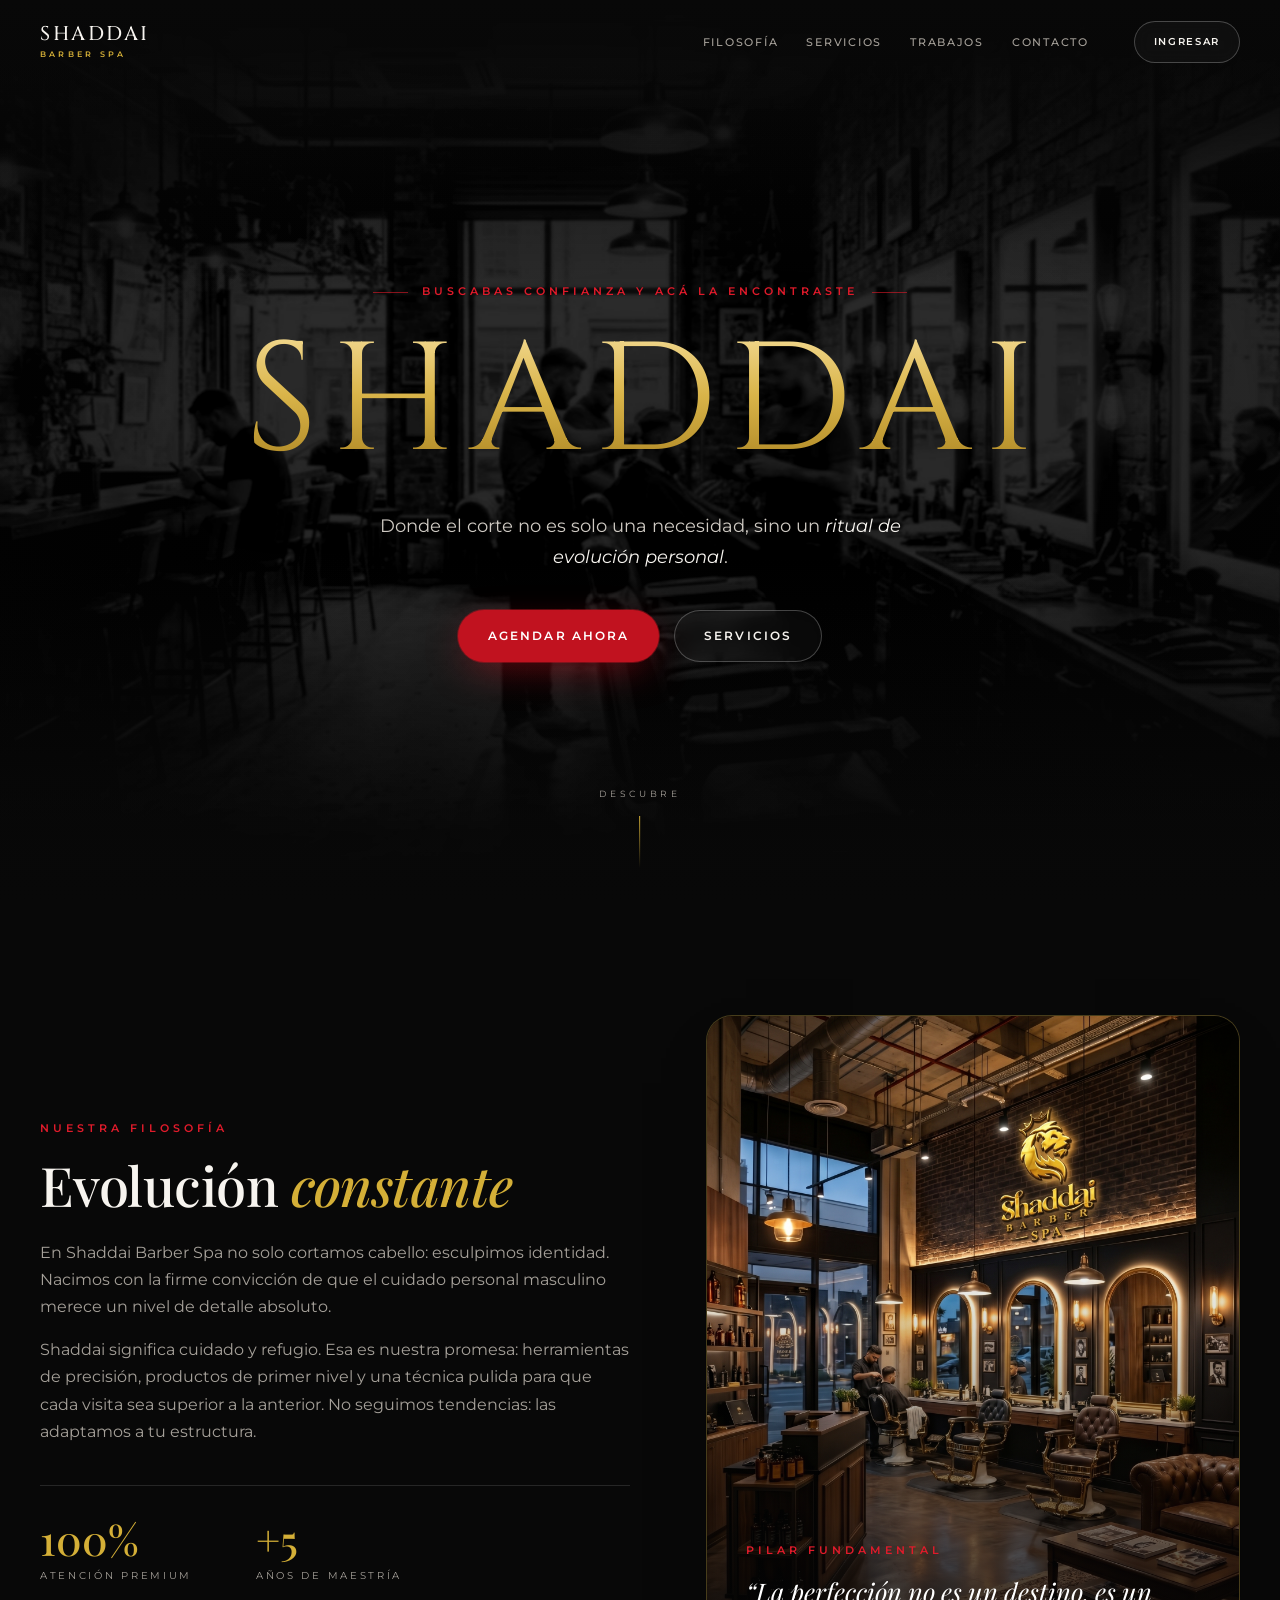
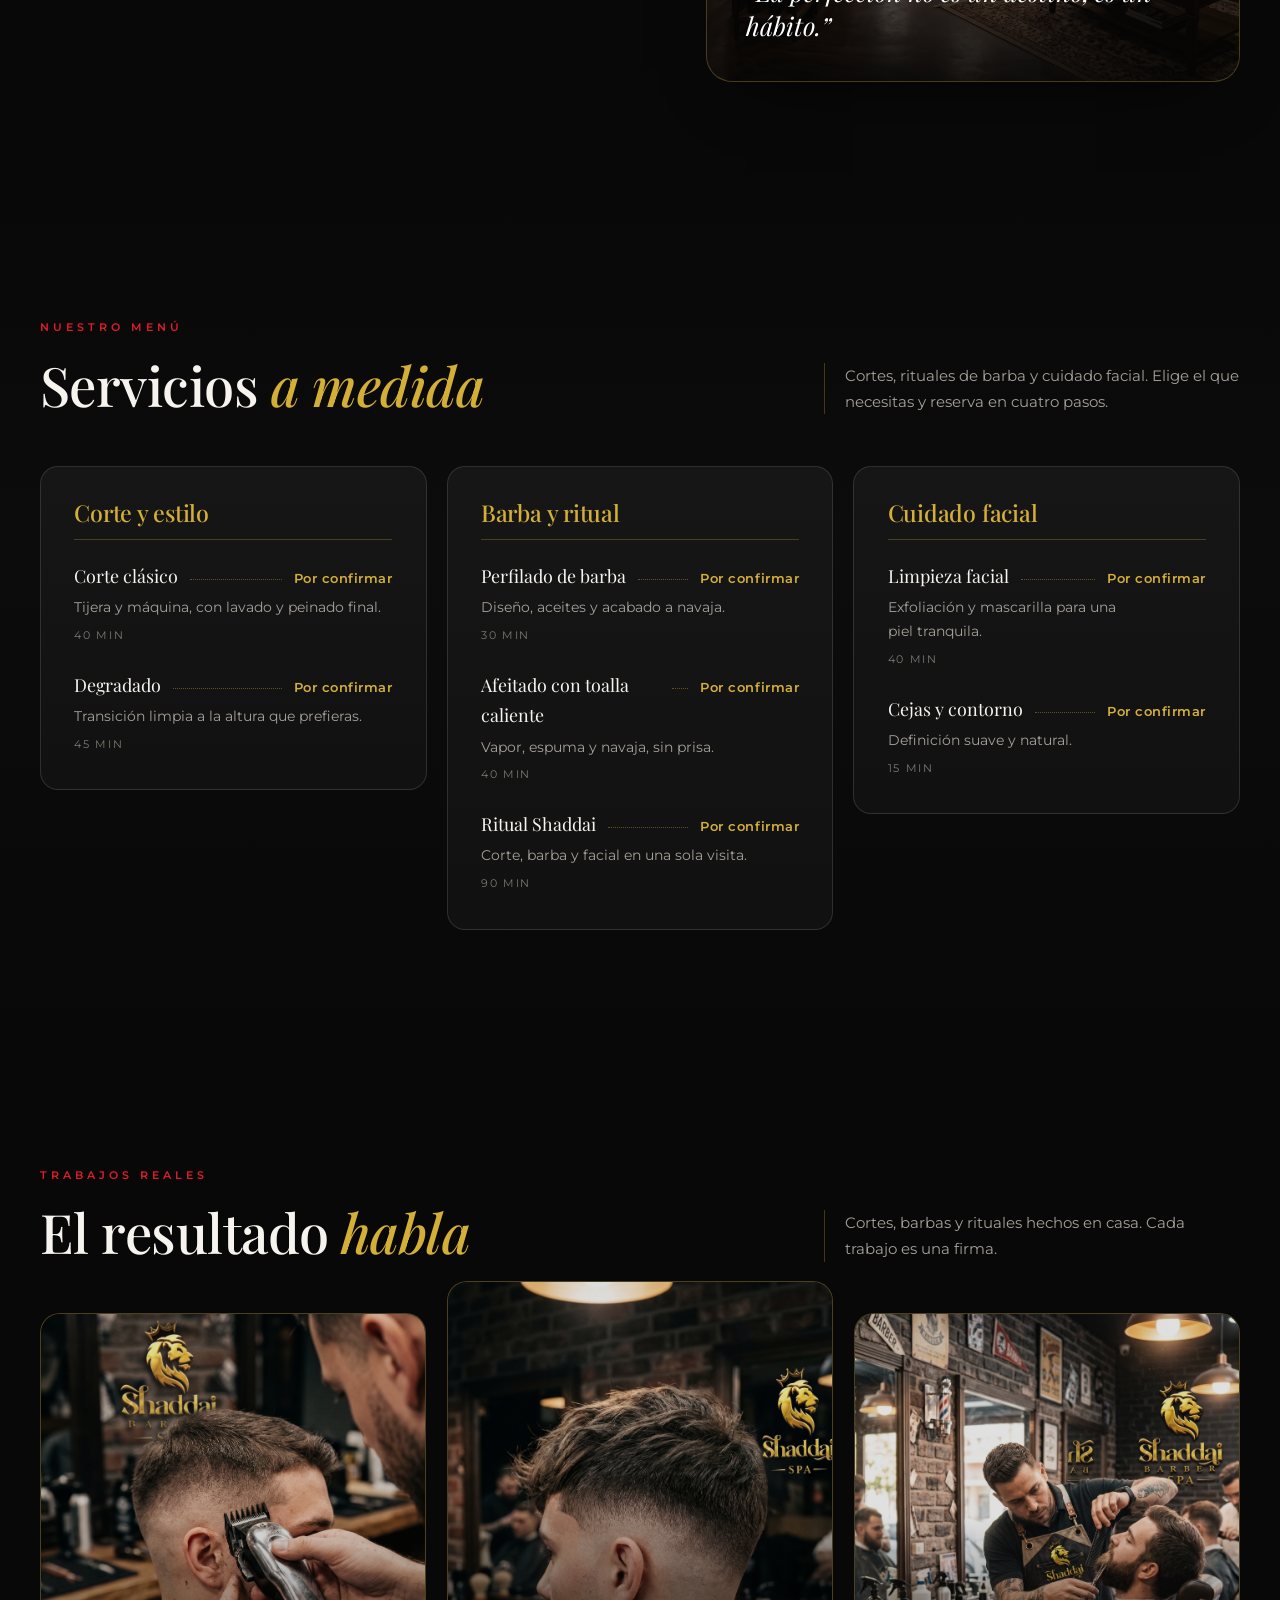
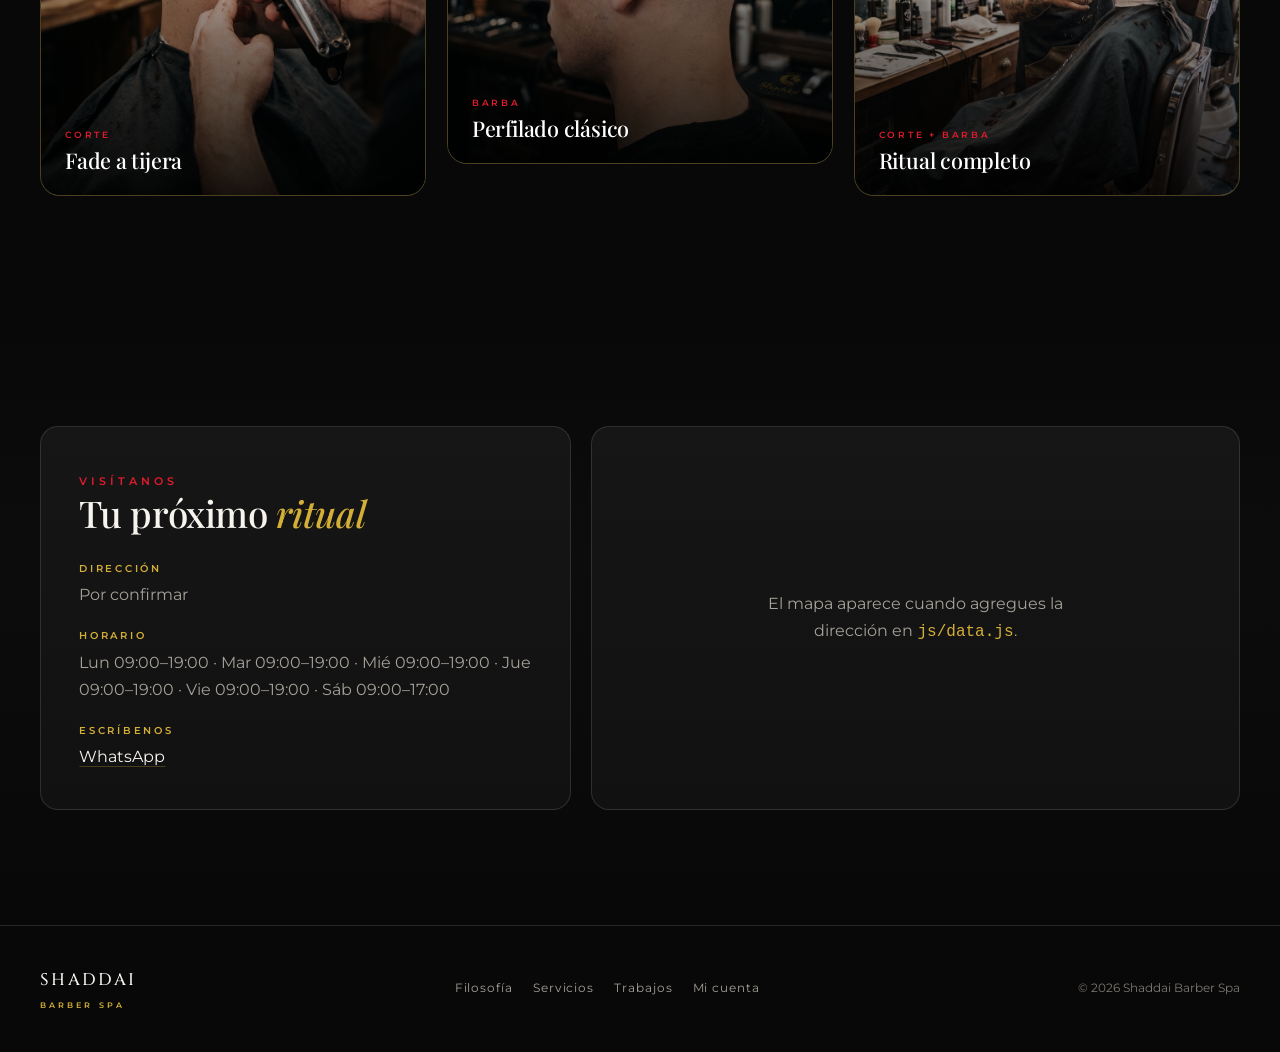
==== index.html @ 3d848a14 "chore: initial project setup" ====
<!DOCTYPE html>
<html lang="es">
<head>
  <meta charset="UTF-8">
  <meta name="viewport" content="width=device-width, initial-scale=1">
  <meta name="theme-color" content="#080808">
  <title>Shaddai Barber Spa</title>
  <meta name="description" content="Barbería y spa para hombres en Villavicencio. Cortes, rituales de barba y cuidado facial en un espacio pensado para tu evolución.">
  <meta property="og:title" content="Shaddai Barber Spa">
  <meta property="og:description" content="Donde el corte no es solo una necesidad, sino un ritual de evolución personal.">
  <meta property="og:image" content="assets/img/og.jpg">
  <meta property="og:type" content="website">
  <link rel="icon" href="assets/img/favicon.svg" type="image/svg+xml">
  <link rel="preconnect" href="https://fonts.googleapis.com">
  <link rel="preconnect" href="https://fonts.gstatic.com" crossorigin>
  <link href="https://fonts.googleapis.com/css2?family=Cinzel:wght@400;500;600;700&family=Montserrat:wght@400;500;600&family=Playfair+Display:ital,wght@0,400;0,500;1,400;1,500&display=swap" rel="stylesheet">
  <link rel="preload" as="image" href="assets/img/BARBER.jpeg" fetchpriority="high">
  <link rel="stylesheet" href="css/variables.css">
  <link rel="stylesheet" href="css/base.css">
  <link rel="stylesheet" href="css/components.css">
  <link rel="stylesheet" href="css/home.css">
</head>
<body>
  <span class="sentinel" data-sentinel aria-hidden="true"></span>

  <header class="site-header" data-header>
    <div class="wrap header-row">
      <a class="wordmark" href="index.html" aria-label="Shaddai Barber Spa, inicio">SHADDAI<small>Barber Spa</small></a>
      <nav class="nav" id="nav" aria-label="Principal">
        <a href="#filosofia">Filosofía</a>
        <a href="#servicios">Servicios</a>
        <a href="#trabajos">Trabajos</a>
        <a href="#contacto">Contacto</a>
      </nav>
      <div class="auth-area" id="auth-area"></div>
      <button class="nav-toggle" type="button" aria-expanded="false" aria-controls="nav" aria-label="Abrir menú"><span></span></button>
    </div>
  </header>

  <main id="inicio">
    <section class="hero" aria-label="Presentación">
      <picture class="hero-bg">
        <img src="assets/img/BARBER.jpeg" alt="" width="1376" height="768" fetchpriority="high" decoding="async">
      </picture>

      <div class="hero-inner">
        <p class="eyebrow eyebrow-red eyebrow-rule" data-hero>Buscabas confianza y acá la encontraste</p>
        <h1 class="hero-title" data-hero>SHADDAI</h1>
        <p class="hero-sub" data-hero>Donde el corte no es solo una necesidad, sino un <em>ritual de evolución personal</em>.</p>
        <div class="hero-ctas" data-hero>
          <a class="btn btn-red" href="cuenta.html?next=agenda.html%23reservar" data-book>Agendar ahora</a>
          <a class="btn btn-outline" href="#servicios">Servicios</a>
        </div>
      </div>

      <a class="scroll-cue" href="#filosofia"><span>Descubre</span><i aria-hidden="true"></i></a>
    </section>

    <section class="section" id="filosofia">
      <div class="wrap split">
        <div class="split-copy" data-reveal>
          <p class="eyebrow eyebrow-red">Nuestra filosofía</p>
          <h2>Evolución <em>constante</em></h2>
          <p>En Shaddai Barber Spa no solo cortamos cabello: esculpimos identidad. Nacimos con la firme convicción de que el cuidado personal masculino merece un nivel de detalle absoluto.</p>
          <p>Shaddai significa cuidado y refugio. Esa es nuestra promesa: herramientas de precisión, productos de primer nivel y una técnica pulida para que cada visita sea superior a la anterior. No seguimos tendencias: las adaptamos a tu estructura.</p>
          <div class="stats">
            <div><strong>100%</strong><span>Atención premium</span></div>
            <div><strong>+5</strong><span>Años de maestría</span></div>
          </div>
        </div>
        <figure class="split-media" data-reveal>
          <img src="assets\img\SHADDAILOCAL.jpg" alt="Detalle de un perfilado de barba en Shaddai Barber Spa" width="1200" height="1500" loading="lazy" decoding="async">
          <figcaption>
            <span class="eyebrow eyebrow-red">Pilar fundamental</span>
            <blockquote>“La perfección no es un destino, es un hábito.”</blockquote>
          </figcaption>
        </figure>
      </div>
    </section>

    <section class="section soft" id="servicios">
      <div class="wrap">
        <div class="section-head" data-reveal>
          <div>
            <p class="eyebrow eyebrow-red">Nuestro menú</p>
            <h2>Servicios <em>a medida</em></h2>
          </div>
          <p class="section-note">Cortes, rituales de barba y cuidado facial. Elige el que necesitas y reserva en cuatro pasos.</p>
        </div>
        <div class="menu" id="catalogo"></div>
      </div>
    </section>

    <section class="section" id="trabajos">
      <div class="wrap">
        <div class="section-head" data-reveal>
          <div>
            <p class="eyebrow eyebrow-red">Trabajos reales</p>
            <h2>El resultado <em>habla</em></h2>
          </div>
          <p class="section-note">Cortes, barbas y rituales hechos en casa. Cada trabajo es una firma.</p>
        </div>
        <div class="gallery-grid" id="galeria"></div>
      </div>
    </section>

    <section class="section soft" id="contacto">
      <div class="wrap contact-grid">
        <div class="contact-card" data-reveal>
          <p class="eyebrow eyebrow-red">Visítanos</p>
          <h2>Tu próximo <em>ritual</em></h2>
          <div class="info" id="contacto-info"></div>
        </div>
        <div class="map" id="mapa" data-reveal></div>
      </div>
    </section>
  </main>

  <footer class="site-footer">
    <div class="wrap footer-row">
      <div class="footer-brand">SHADDAI<small>Barber Spa</small></div>
      <nav class="footer-nav" aria-label="Pie de página">
        <a href="#filosofia">Filosofía</a>
        <a href="#servicios">Servicios</a>
        <a href="#trabajos">Trabajos</a>
        <a href="cuenta.html">Mi cuenta</a>
      </nav>
      <p class="footer-meta">© <span data-year>2026</span> Shaddai Barber Spa</p>
    </div>
  </footer>

  <script src="https://cdn.jsdelivr.net/npm/gsap@3.13.0/dist/gsap.min.js"></script>
  <script src="js/data.js"></script>
  <script src="js/store.js"></script>
  <script src="js/auth.js"></script>
  <script src="js/home.js"></script>
  <script src="js/ui.js"></script>
</body>
</html>
---- css/variables.css ----
:root {
  /* ===== Paleta oscura ===== */
  --bg: #080808;
  --bg-soft: #0d0d0d;
  --surface: #111111;
  --surface-2: #161616;
  --surface-3: #1c1c1c;
  --text: #ede9e3;
  --text-strong: #f7f4ef;
  --muted: #a5a099;
  --muted-2: #7d7871;
  --gold: #d4af37;
  --gold-soft: #c9a227;
  --red: #c1121f;
  --red-bright: #e01b2b;
  --line: rgb(255 255 255 / .12);
  --line-gold: rgb(212 175 55 / .28);

  /* ===== Tipografía ===== */
  --font-display: "Playfair Display", Georgia, serif;
  --font-brand: "Cinzel", "Times New Roman", serif;
  --font-body: "Montserrat", system-ui, sans-serif;

  /* ===== Formas y movimiento ===== */
  --radius: 18px;
  --radius-sm: 10px;
  --shadow-card: 0 28px 70px -40px rgb(0 0 0 / .95);
  --shadow-red: 0 0 0 1px rgb(193 18 31 / .45), 0 12px 40px -12px rgb(193 18 31 / .7);
  --ease: cubic-bezier(.22, 1, .36, 1);
  --wrap: min(1200px, 100% - 2.5rem);
  --header-h: 84px;
}
---- css/base.css ----
*, *::before, *::after { box-sizing: border-box; }
html {
  scroll-behavior: smooth;
  scroll-padding-top: calc(var(--header-h) + 1.5rem);
  scrollbar-color: var(--gold) var(--bg);
  background: var(--bg);
}
body {
  margin: 0;
  background: var(--bg);
  color: var(--muted);
  font: 400 1rem/1.7 var(--font-body);
  -webkit-font-smoothing: antialiased;
  -moz-osx-font-smoothing: grayscale;
  overflow-x: hidden;
}
h1, h2, h3 {
  margin: 0;
  font-family: var(--font-display);
  font-weight: 500;
  line-height: 1.08;
  letter-spacing: -0.01em;
  color: var(--text-strong);
  text-wrap: balance;
}
h2 { font-size: clamp(2rem, 4.6vw, 3.4rem); }
h1 em, h2 em { font-style: italic; color: var(--gold); }
p { margin: 0; text-wrap: pretty; }
a { color: inherit; text-decoration: none; }
ul, ol { list-style: none; margin: 0; padding: 0; }
button, input, select, textarea { font: inherit; color: inherit; }
img, svg { display: block; max-width: 100%; }
img { height: auto; }
svg use { pointer-events: none; }
::selection { background: var(--gold); color: #0a0a0a; }
:focus-visible { outline: 2px solid var(--gold); outline-offset: 3px; border-radius: 4px; }
.wrap { width: var(--wrap); margin-inline: auto; }
.sentinel { position: absolute; top: 0; width: 1px; height: 1px; }
[hidden] { display: none !important; }

/* ===== Botones ===== */
.btn {
  display: inline-flex;
  align-items: center;
  justify-content: center;
  gap: .6rem;
  min-height: 52px;
  padding: 0 1.9rem;
  border: 0;
  border-radius: 999px;
  font-size: .72rem;
  font-weight: 600;
  letter-spacing: .18em;
  text-transform: uppercase;
  white-space: nowrap;
  cursor: pointer;
  transition: transform .35s var(--ease), background-color .35s var(--ease), box-shadow .35s var(--ease), color .35s var(--ease);
}
.btn:active { transform: scale(.97); }
.btn:disabled { opacity: .4; cursor: not-allowed; transform: none; }
.btn-red { background: var(--red); color: #fff; box-shadow: var(--shadow-red); }
.btn-red:hover:not(:disabled) {
  background: var(--red-bright);
  box-shadow: 0 0 0 1px rgb(224 27 43 / .6), 0 16px 48px -10px rgb(224 27 43 / .8);
  transform: translateY(-1px);
}
.btn-outline {
  background: rgb(255 255 255 / .03);
  color: var(--text-strong);
  box-shadow: inset 0 0 0 1px rgb(255 255 255 / .24);
  backdrop-filter: blur(8px);
}
.btn-outline:hover { color: var(--gold); box-shadow: inset 0 0 0 1px var(--gold); }
.btn-ghost { background: transparent; color: var(--gold); box-shadow: inset 0 0 0 1px var(--line-gold); }
.btn-ghost:hover { background: rgb(212 175 55 / .08); color: var(--text-strong); }
.btn-sm { min-height: 42px; padding: 0 1.25rem; font-size: .65rem; letter-spacing: .16em; }
.btn-block { width: 100%; }

/* ===== Enlaces ===== */
.link {
  color: var(--gold);
  background: linear-gradient(currentColor, currentColor) 0 100% / 100% 1px no-repeat;
  padding-bottom: 3px;
  transition: color .3s var(--ease);
}
.link:hover { color: var(--text-strong); }

/* ===== Etiquetas ===== */
.eyebrow {
  display: inline-flex;
  align-items: center;
  gap: .9rem;
  font-size: .66rem;
  font-weight: 600;
  letter-spacing: .38em;
  text-transform: uppercase;
  color: var(--gold);
}
.eyebrow-red { color: var(--red-bright); }
.eyebrow-rule::before, .eyebrow-rule::after {
  content: "";
  width: 2.2rem;
  height: 1px;
  background: currentColor;
  opacity: .6;
}

/* ===== Aparición al hacer scroll ===== */
.js [data-reveal] {
  opacity: 0;
  transform: translateY(24px);
  transition: opacity .9s var(--ease), transform .9s var(--ease);
}
.js [data-reveal].is-in { opacity: 1; transform: none; }

@media (prefers-reduced-motion: reduce) {
  html { scroll-behavior: auto; }
  .js [data-reveal] { opacity: 1; transform: none; transition: none; }
  *, *::before, *::after {
    animation-duration: .01ms !important;
    animation-iteration-count: 1 !important;
    transition-duration: .01ms !important;
  }
}
---- css/components.css ----
/* ===== Cabecera fija ===== */
.site-header {
  position: fixed;
  inset: 0 0 auto;
  z-index: 60;
  border-bottom: 1px solid transparent;
  transition: background-color .4s var(--ease), border-color .4s var(--ease), backdrop-filter .4s var(--ease);
}
.site-header.is-solid,
.site-header.is-scrolled {
  background: rgb(8 8 8 / .84);
  backdrop-filter: blur(18px) saturate(140%);
  border-bottom-color: var(--line);
}
.header-row {
  display: flex;
  align-items: center;
  gap: 1.25rem;
  min-height: var(--header-h);
}
.wordmark {
  display: inline-flex;
  flex-direction: column;
  gap: .38rem;
  font-family: var(--font-brand);
  font-weight: 500;
  font-size: clamp(1.02rem, 1.7vw, 1.24rem);
  letter-spacing: .13em;
  line-height: 1;
  color: var(--text-strong);
}
.wordmark small {
  font-family: var(--font-body);
  font-size: .48rem;
  font-weight: 600;
  letter-spacing: .42em;
  text-transform: uppercase;
  color: var(--gold);
}

/* ===== Navegación ===== */
.nav { display: flex; align-items: center; gap: .15rem; margin-left: auto; }
.nav a {
  display: inline-flex;
  align-items: center;
  min-height: 44px;
  padding: 0 .8rem;
  font-size: .68rem;
  font-weight: 500;
  letter-spacing: .16em;
  text-transform: uppercase;
  color: var(--muted);
  transition: color .25s var(--ease);
}
.nav a:hover { color: var(--gold); }
.auth-area { display: flex; align-items: center; gap: .5rem; margin-left: .75rem; }

.nav-toggle {
  display: none;
  position: relative;
  width: 44px;
  height: 44px;
  margin-left: .25rem;
  border: 0;
  background: none;
  cursor: pointer;
}
.nav-toggle span,
.nav-toggle span::before {
  content: "";
  position: absolute;
  left: 50%;
  width: 22px;
  height: 1.5px;
  background: var(--text-strong);
  transform: translateX(-50%);
  transition: transform .3s var(--ease), top .3s var(--ease);
}
.nav-toggle span { top: 21px; }
.nav-toggle span::before { left: 0; top: -7px; transform: none; }
.nav-toggle[aria-expanded="true"] span { transform: translateX(-50%) rotate(45deg); }
.nav-toggle[aria-expanded="true"] span::before { top: 0; transform: rotate(-90deg); }

/* ===== Menú de usuario ===== */
.user-menu { position: relative; }
.user-menu summary {
  display: inline-flex;
  align-items: center;
  gap: .55rem;
  min-height: 42px;
  padding: 0 1rem;
  border-radius: 999px;
  box-shadow: inset 0 0 0 1px var(--line-gold);
  font-size: .68rem;
  font-weight: 600;
  letter-spacing: .14em;
  text-transform: uppercase;
  color: var(--text-strong);
  cursor: pointer;
  list-style: none;
}
.user-menu summary::-webkit-details-marker { display: none; }
.user-dot {
  width: 6px;
  height: 6px;
  border-radius: 50%;
  background: var(--gold);
  box-shadow: 0 0 10px var(--gold);
}
.user-name {
  max-width: 9rem;
  overflow: hidden;
  text-overflow: ellipsis;
  white-space: nowrap;
}
.chev {
  width: 6px;
  height: 6px;
  margin-left: .15rem;
  border-right: 1px solid currentColor;
  border-bottom: 1px solid currentColor;
  transform: rotate(45deg) translateY(-2px);
  transition: transform .2s var(--ease);
}
.user-menu[open] .chev { transform: rotate(225deg) translateY(-2px); }
.user-panel {
  position: absolute;
  right: 0;
  top: calc(100% + .6rem);
  min-width: 210px;
  display: grid;
  padding: .45rem;
  border: 1px solid var(--line);
  border-radius: 14px;
  background: var(--surface-2);
  box-shadow: 0 24px 60px -20px #000;
}
.user-panel a,
.user-panel button {
  display: flex;
  align-items: center;
  min-height: 42px;
  padding: 0 .8rem;
  border: 0;
  border-radius: 9px;
  background: transparent;
  color: var(--muted);
  text-align: left;
  font-size: .85rem;
  cursor: pointer;
}
.user-panel a:hover,
.user-panel button:hover { background: var(--surface-3); color: var(--text-strong); }

/* ===== Footer ===== */
.site-footer { border-top: 1px solid var(--line); padding-block: 2.5rem; }
.footer-row {
  display: flex;
  align-items: center;
  justify-content: space-between;
  gap: 1.5rem;
  flex-wrap: wrap;
}
.footer-brand {
  font-family: var(--font-brand);
  font-weight: 500;
  font-size: 1.05rem;
  letter-spacing: .14em;
  color: var(--text-strong);
}
.footer-brand small {
  display: block;
  margin-top: .3rem;
  font-family: var(--font-body);
  font-size: .48rem;
  font-weight: 600;
  letter-spacing: .4em;
  text-transform: uppercase;
  color: var(--gold);
}
.footer-nav { display: flex; gap: 1.25rem; font-size: .72rem; letter-spacing: .08em; }
.footer-nav a:hover { color: var(--gold); }
.footer-meta { font-size: .72rem; color: var(--muted-2); }

/* ===== Responsive ===== */
@media (max-width: 900px) {
  :root { --header-h: 72px; }
  .menu-open .site-header { background: rgb(8 8 8 / .97); }
  .nav {
    position: absolute;
    inset: 100% 0 auto;
    max-height: calc(100svh - var(--header-h));
    overflow-y: auto;
    flex-direction: column;
    align-items: stretch;
    gap: 0;
    margin: 0;
    padding: .75rem 1.25rem 1.5rem;
    background: rgb(8 8 8 / .97);
    backdrop-filter: blur(18px);
    border-bottom: 1px solid var(--line);
    opacity: 0;
    visibility: hidden;
    transform: translateY(-8px);
    transition: opacity .3s var(--ease), transform .3s var(--ease), visibility .3s;
  }
  .nav.is-open { opacity: 1; visibility: visible; transform: none; }
  .nav a { min-height: 52px; font-size: .78rem; border-bottom: 1px solid var(--line); }
  .nav a:last-child { border-bottom: 0; }
  .nav-toggle { display: block; }
  .auth-area { margin-left: auto; }
  .menu-open { overflow: hidden; }
}
@media (max-width: 420px) {
  .auth-area .btn { padding: 0 .9rem; letter-spacing: .1em; }
}
@media (max-width: 380px) {
  .header-row { gap: .5rem; }
  .wordmark { font-size: .92rem; letter-spacing: .1em; }
  .auth-area .btn,
  .user-menu summary { padding: 0 .75rem; font-size: .6rem; letter-spacing: .1em; }
  .nav-toggle { margin-left: 0; }
}
---- css/home.css ----
/* ===== Hero ===== */
.hero {
  position: relative;
  display: grid;
  grid-template-columns: minmax(0, 1fr);
  place-items: center;
  min-height: 100svh;
  padding: calc(var(--header-h) + 3rem) 1.25rem 6rem;
  overflow: hidden;
  text-align: center;
}
.hero-bg { position: absolute; inset: 0; margin: 0; }
.hero-bg img {
  width: 100%;
  height: 100%;
  object-fit: cover;
  object-position: center 40%;
  filter: grayscale(.3) brightness(.62) contrast(1.05);
}
.hero::before {
  content: "";
  position: absolute;
  inset: 0;
  z-index: 1;
  pointer-events: none;
  background:
    /* viñeta suave para integrar los bordes laterales */
    radial-gradient(ellipse 82% 70% at 50% 46%, rgb(8 8 8 / 0) 34%, rgb(8 8 8 / .3) 74%, rgb(8 8 8 / .55) 100%),
    /* fundido negro superior */
    linear-gradient(180deg,
      var(--bg) 0%,
      rgb(8 8 8 / .92) 6%,
      rgb(8 8 8 / .62) 13%,
      rgb(8 8 8 / .28) 22%,
      rgb(8 8 8 / 0) 34%),
    /* fundido negro inferior */
    linear-gradient(0deg,
      var(--bg) 0%,
      rgb(8 8 8 / .94) 7%,
      rgb(8 8 8 / .66) 15%,
      rgb(8 8 8 / .32) 25%,
      rgb(8 8 8 / 0) 38%);
}
.hero-inner { position: relative; z-index: 2; width: 100%; max-width: min(60rem, 100%); }
.hero-title {
  margin-top: 1.4rem;
  font-family: var(--font-brand);
  font-weight: 400;
  font-size: clamp(3rem, 15vw, 9.6rem);
  line-height: 1.04;
  letter-spacing: .09em;
  padding-left: .09em;
  background: linear-gradient(180deg, #f6de9a 0%, #d9b449 45%, #a57e1d 100%);
  -webkit-background-clip: text;
  background-clip: text;
  color: transparent;
  filter: drop-shadow(0 18px 40px rgb(0 0 0 / .55));
}
.hero-sub {
  max-width: 38rem;
  margin: 1.75rem auto 0;
  font-size: clamp(.95rem, 1.4vw, 1.15rem);
  color: #cfcac3;
}
.hero-sub em { color: var(--text-strong); font-style: italic; }
.hero-ctas {
  display: flex;
  flex-wrap: wrap;
  justify-content: center;
  gap: .9rem;
  margin-top: 2.4rem;
}
.scroll-cue {
  position: absolute;
  left: 50%;
  bottom: 2rem;
  z-index: 2;
  display: flex;
  flex-direction: column;
  align-items: center;
  gap: .9rem;
  transform: translateX(-50%);
  font-size: .58rem;
  letter-spacing: .4em;
  text-transform: uppercase;
  color: var(--muted);
  transition: color .3s var(--ease);
}
.scroll-cue i {
  display: block;
  width: 1px;
  height: 52px;
  background: linear-gradient(to bottom, var(--gold), transparent);
  transform-origin: top;
  animation: cue 2.6s var(--ease) infinite;
}
.scroll-cue:hover { color: var(--gold); }
@keyframes cue {
  0%, 100% { transform: scaleY(.35); opacity: .4; }
  50% { transform: scaleY(1); opacity: 1; }
}

/* ===== Secciones ===== */
.section { padding-block: clamp(4.5rem, 9vw, 8rem); }
.section.soft { background: linear-gradient(180deg, var(--bg) 0%, #0c0c0c 40%, var(--bg) 100%); }
.section-head {
  display: grid;
  grid-template-columns: minmax(0, 1fr) minmax(0, .8fr);
  gap: 2rem;
  align-items: end;
  margin-bottom: clamp(2rem, 4vw, 3.5rem);
}
.section-head h2 { margin-top: 1rem; }
.section-note {
  max-width: 26rem;
  justify-self: end;
  padding-left: 1.25rem;
  border-left: 1px solid var(--line-gold);
  font-size: .95rem;
}

/* ===== Filosofía ===== */
.split {
  display: grid;
  grid-template-columns: 1.05fr .95fr;
  gap: clamp(2rem, 6vw, 5.5rem);
  align-items: center;
}
.split-copy h2 { margin: 1rem 0 1.5rem; }
.split-copy p + p { margin-top: 1rem; }
.stats {
  display: flex;
  gap: clamp(2rem, 5vw, 4rem);
  margin-top: 2.5rem;
  padding-top: 2rem;
  border-top: 1px solid var(--line);
}
.stats strong {
  display: block;
  font-family: var(--font-display);
  font-size: clamp(1.9rem, 3.4vw, 2.6rem);
  font-weight: 500;
  line-height: 1;
  color: var(--gold);
}
.stats span {
  display: block;
  margin-top: .55rem;
  font-size: .6rem;
  letter-spacing: .28em;
  text-transform: uppercase;
  color: var(--muted);
}
.split-media {
  position: relative;
  margin: 0;
  aspect-ratio: 4 / 5;
  overflow: hidden;
  border: 1px solid var(--line-gold);
  border-radius: 26px;
  background: var(--surface);
  box-shadow: var(--shadow-card);
}
.split-media img { width: 100%; height: 100%; object-fit: cover; }
.split-media::after {
  content: "";
  position: absolute;
  inset: 0;
  background: linear-gradient(to top, rgb(5 5 5 / .92) 0%, rgb(5 5 5 / .35) 38%, transparent 65%);
}
.split-media figcaption {
  position: absolute;
  inset: auto 0 0;
  z-index: 2;
  padding: clamp(1.5rem, 3vw, 2.4rem);
}
.split-media blockquote {
  margin: .7rem 0 0;
  font-family: var(--font-display);
  font-style: italic;
  font-size: clamp(1.15rem, 2vw, 1.6rem);
  line-height: 1.35;
  color: #fff;
}

/* ===== Servicios ===== */
.menu {
  display: grid;
  grid-template-columns: repeat(auto-fit, minmax(min(100%, 320px), 1fr));
  gap: 1.25rem;
  align-items: start;
}
.menu-card {
  padding: clamp(1.5rem, 2.6vw, 2.1rem);
  border: 1px solid var(--line);
  border-radius: var(--radius);
  background: linear-gradient(180deg, var(--surface-2), var(--surface));
  transition: border-color .35s var(--ease), transform .35s var(--ease);
}
.menu-card:hover { border-color: var(--line-gold); transform: translateY(-2px); }
.menu-card h3 {
  margin-bottom: 1.3rem;
  padding-bottom: .9rem;
  border-bottom: 1px solid var(--line-gold);
  font-size: 1.45rem;
  color: var(--gold);
}
.item + .item { margin-top: 1.4rem; }
.item-row { display: flex; align-items: baseline; gap: .75rem; }
.item-name { font-family: var(--font-display); font-size: 1.12rem; color: var(--text-strong); }
.leader { flex: 1; min-width: 1rem; border-bottom: 1px dotted rgb(212 175 55 / .4); transform: translateY(-3px); }
.price { font-size: .8rem; font-weight: 600; letter-spacing: .04em; color: var(--gold); white-space: nowrap; }
.item p { margin-top: .3rem; font-size: .88rem; }
.item small {
  display: inline-block;
  margin-top: .4rem;
  font-size: .66rem;
  letter-spacing: .16em;
  text-transform: uppercase;
  color: var(--muted-2);
}

/* ===== Galería ===== */
.gallery-grid {
  display: grid;
  grid-template-columns: repeat(3, 1fr);
  gap: clamp(.9rem, 1.6vw, 1.4rem);
}
.work {
  position: relative;
  margin: 0;
  aspect-ratio: 4 / 5;
  overflow: hidden;
  border: 1px solid var(--line-gold);
  border-radius: 20px;
  background: var(--surface-2);
}
.work:nth-child(2) { margin-top: -2rem; }
.work img {
  width: 100%;
  height: 100%;
  object-fit: cover;
  filter: grayscale(.15) brightness(.88);
  transition: transform 1.2s var(--ease), filter .6s var(--ease);
}
.work:hover img { transform: scale(1.05); filter: grayscale(0) brightness(1); }
.work::after {
  content: "";
  position: absolute;
  inset: 0;
  background: linear-gradient(to top, rgb(0 0 0 / .88), transparent 58%);
}
.work-caption {
  position: absolute;
  inset: auto 0 0;
  z-index: 2;
  padding: 1.4rem 1.5rem;
  transition: transform .5s var(--ease);
}
.work:hover .work-caption { transform: translateY(-6px); }
.work-caption span {
  display: block;
  font-size: .58rem;
  font-weight: 600;
  letter-spacing: .3em;
  text-transform: uppercase;
  color: var(--red-bright);
}
.work-caption h3 { margin-top: .4rem; font-size: 1.35rem; color: #fff; }

/* ===== Contacto ===== */
.contact-grid {
  display: grid;
  grid-template-columns: .9fr 1.1fr;
  gap: 1.25rem;
  align-items: stretch;
}
.contact-card {
  padding: clamp(1.6rem, 3vw, 2.4rem);
  border: 1px solid var(--line);
  border-radius: var(--radius);
  background: linear-gradient(180deg, var(--surface-2), var(--surface));
}
.contact-card h2 { font-size: clamp(1.7rem, 3vw, 2.3rem); }
.info { display: grid; gap: 1.25rem; margin-top: 1.75rem; }
.info b {
  display: block;
  margin-bottom: .25rem;
  font-size: .6rem;
  font-weight: 600;
  letter-spacing: .28em;
  text-transform: uppercase;
  color: var(--gold);
}
.info a { color: var(--text-strong); text-decoration: underline; text-decoration-color: var(--line-gold); text-underline-offset: 4px; }
.info a:hover { color: var(--gold); }
.map {
  display: grid;
  place-items: center;
  min-height: 380px;
  overflow: hidden;
  border: 1px solid var(--line);
  border-radius: var(--radius);
  background: linear-gradient(180deg, var(--surface-2), var(--surface));
}
.map iframe {
  width: 100%;
  height: 100%;
  min-height: 380px;
  border: 0;
  filter: invert(92%) hue-rotate(180deg) grayscale(.3) contrast(.9);
}
.map p { max-width: 24rem; padding: 2rem; text-align: center; }
.map code { color: var(--gold); }

/* ===== Responsive ===== */
@media (max-width: 960px) {
  .section-head { grid-template-columns: 1fr; align-items: start; }
  .section-note { justify-self: start; }
  .split { grid-template-columns: 1fr; }
  .split-media { width: 100%; max-width: 520px; justify-self: center; }
  .contact-grid { grid-template-columns: 1fr; }
  .gallery-grid { grid-template-columns: repeat(2, 1fr); }
  .work:nth-child(2) { margin-top: 0; }
  .work:nth-child(3) { grid-column: 1 / -1; aspect-ratio: 16 / 9; }
}
@media (max-width: 620px) {
  .hero { min-height: 92svh; }
  .hero-title { letter-spacing: .02em; }
  .stats { gap: 2rem; }
  .gallery-grid {
    display: flex;
    gap: 1rem;
    margin-inline: calc(50% - 50vw);
    padding: 0 1.25rem 1rem;
    overflow-x: auto;
    scroll-snap-type: x mandatory;
    scrollbar-width: none;
  }
  .gallery-grid::-webkit-scrollbar { display: none; }
  .work,
  .work:nth-child(3) {
    flex: 0 0 76%;
    grid-column: auto;
    aspect-ratio: 4 / 5;
    scroll-snap-align: center;
  }
}
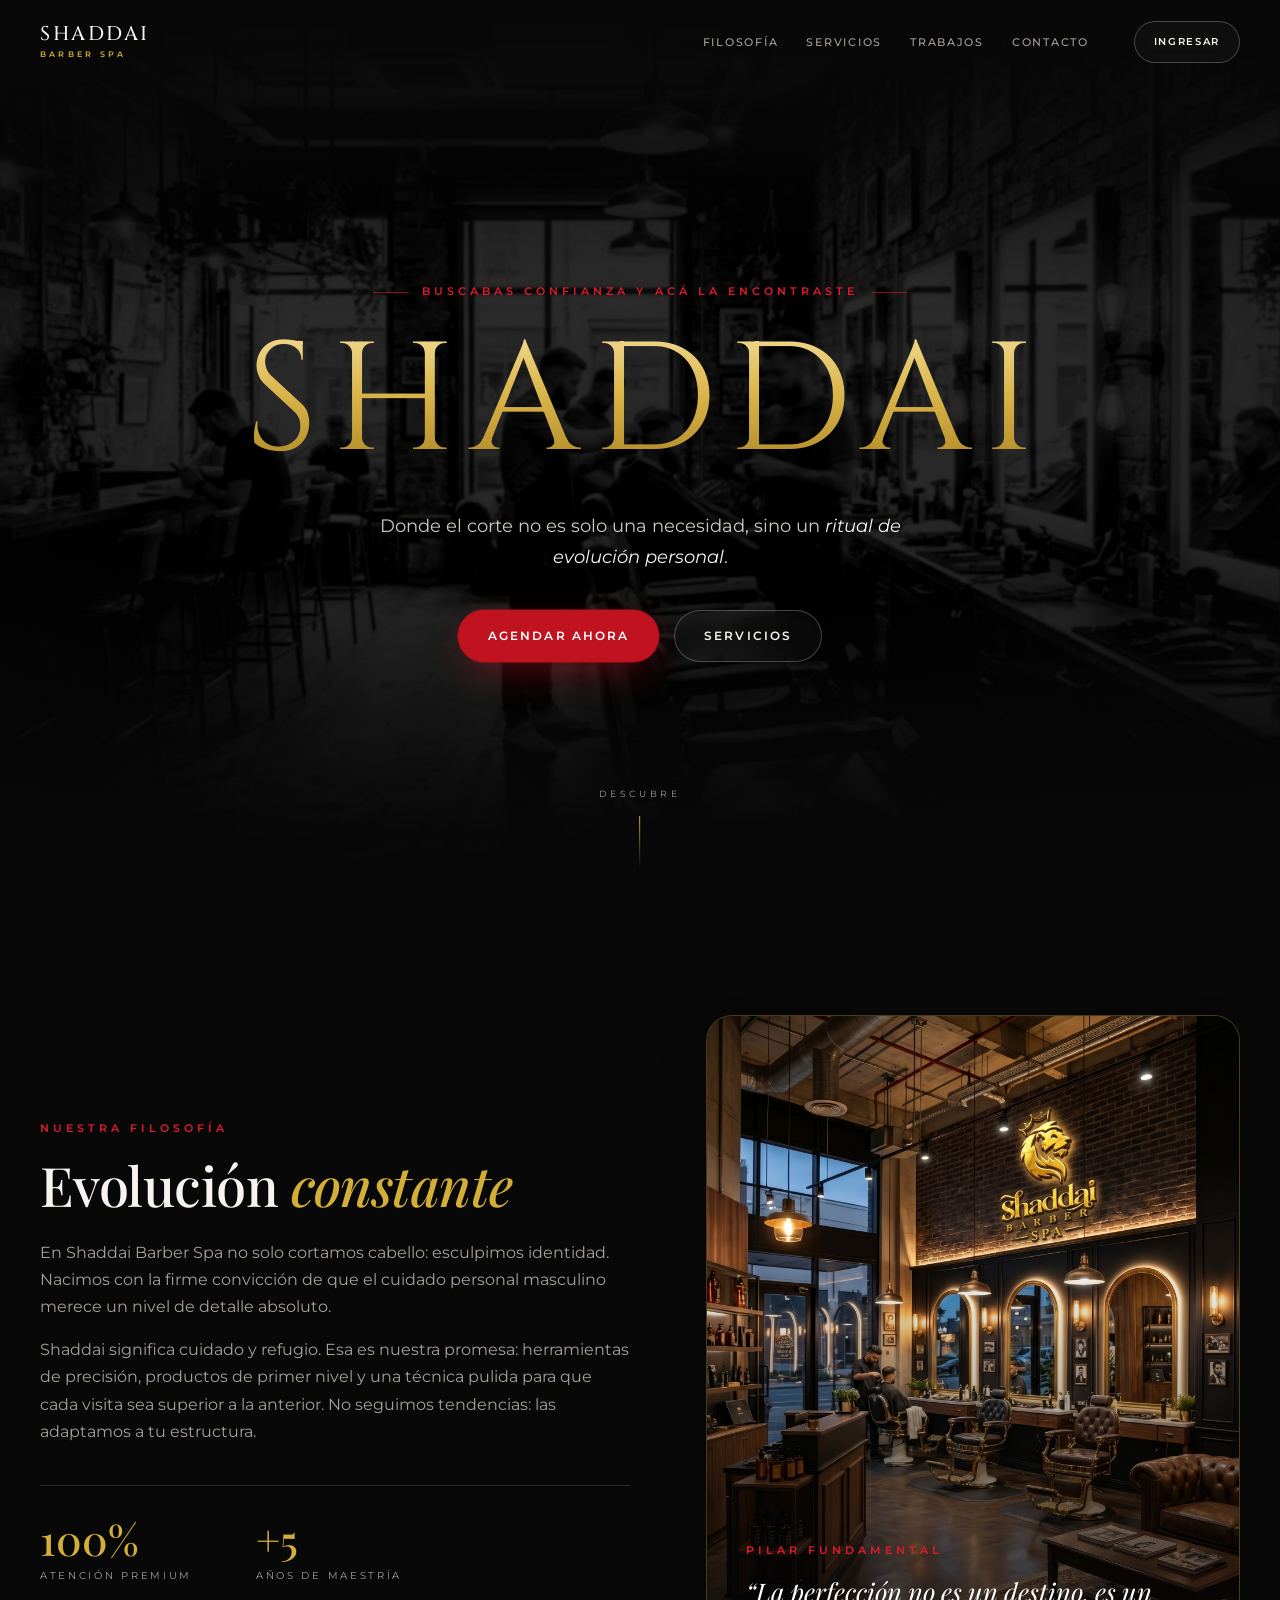
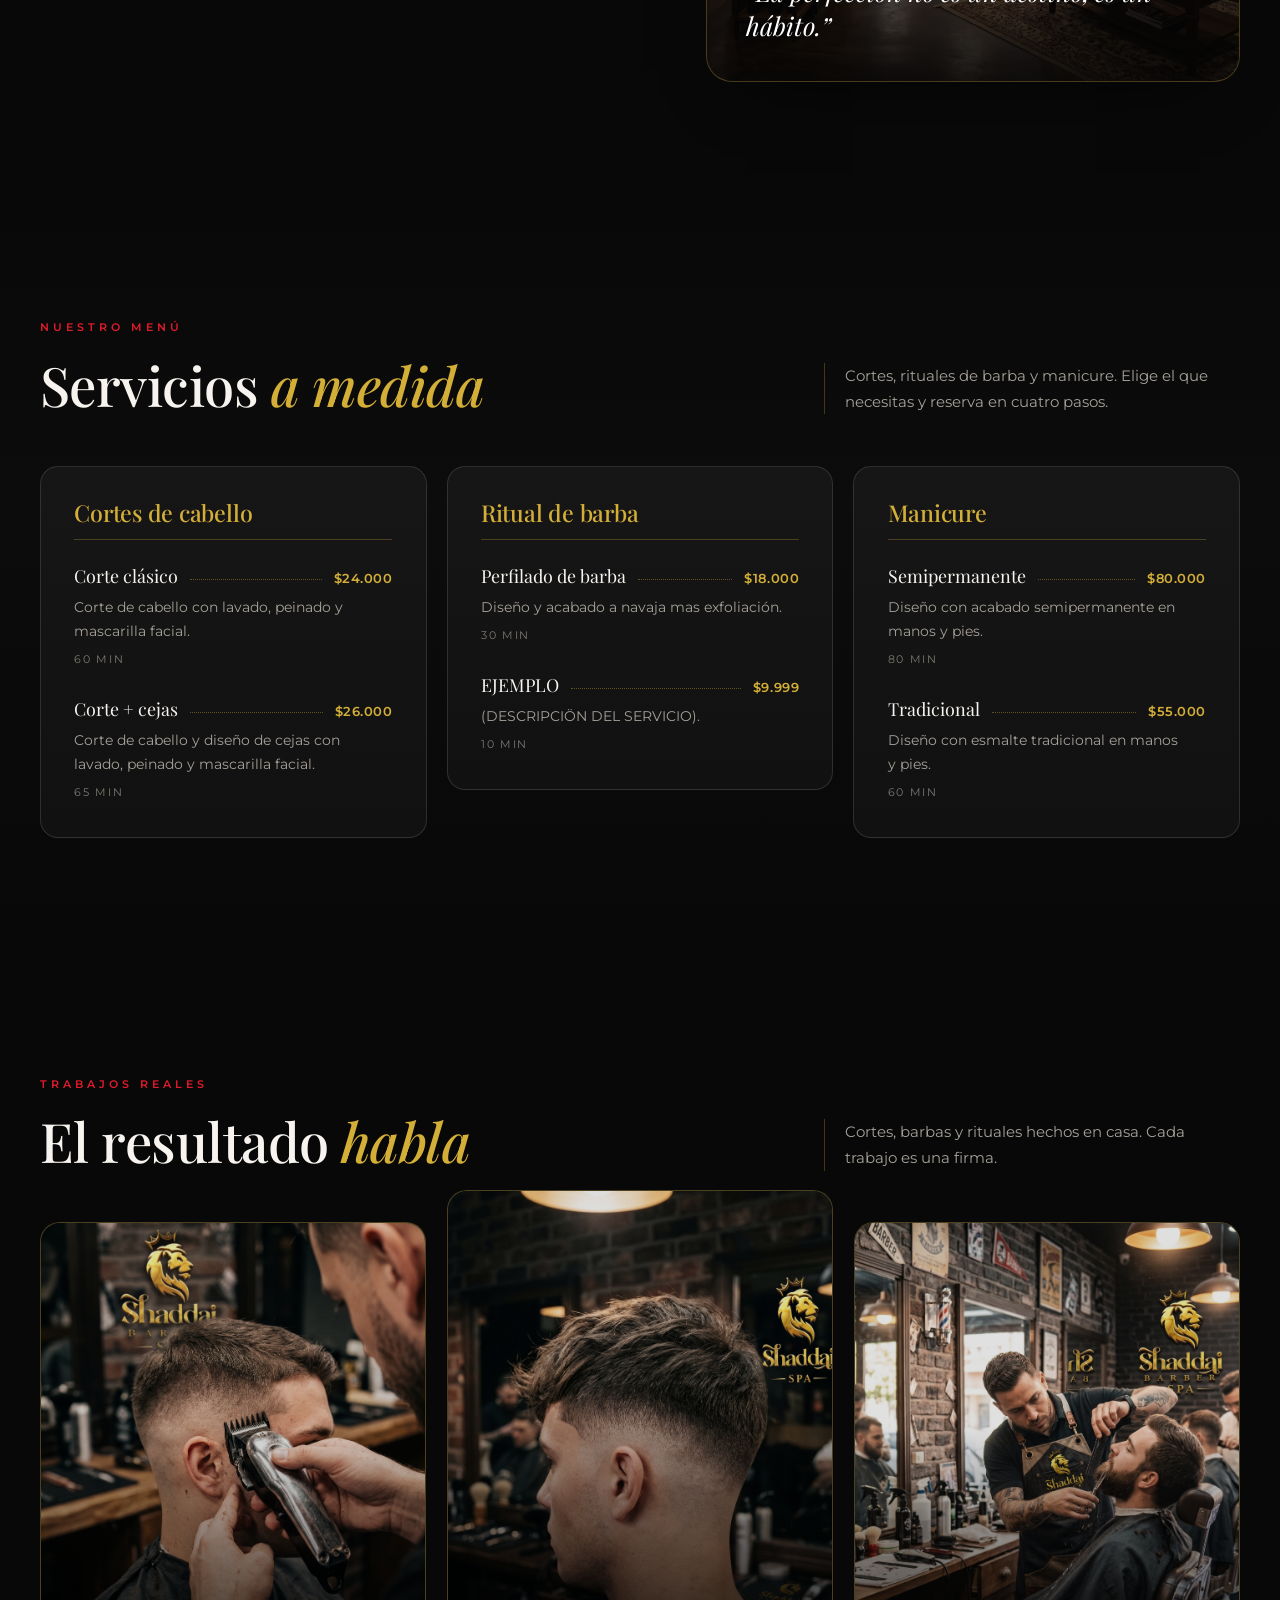
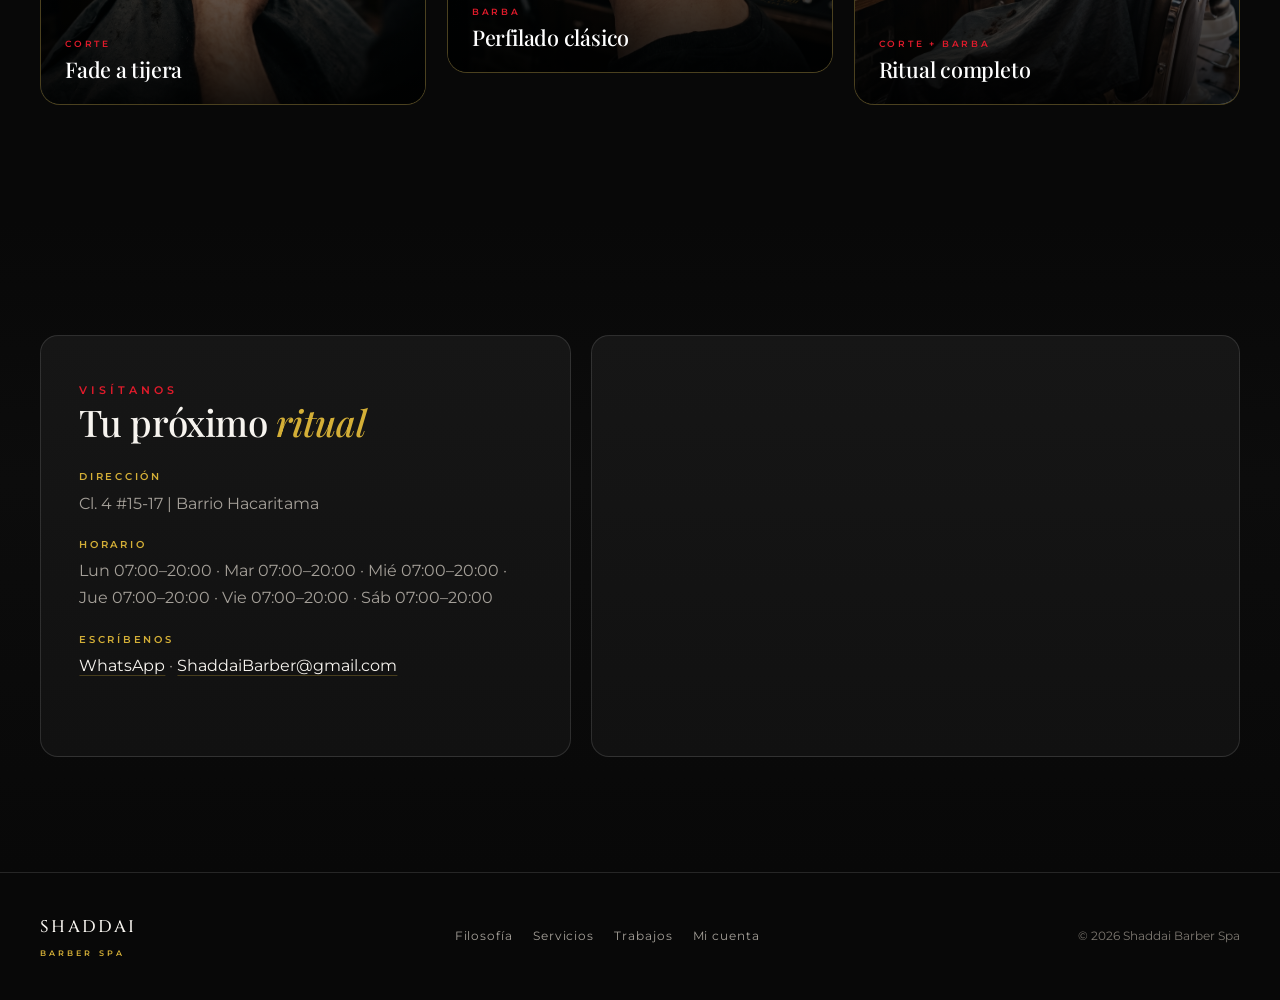
==== commit 8e96d287: "feat: update business info, service catalog and map embed" ====
--- a/index.html
+++ b/index.html
@@ -10,7 +10,6 @@
   <meta property="og:description" content="Donde el corte no es solo una necesidad, sino un ritual de evolución personal.">
   <meta property="og:image" content="assets/img/og.jpg">
   <meta property="og:type" content="website">
-  <link rel="icon" href="assets/img/favicon.svg" type="image/svg+xml">
   <link rel="preconnect" href="https://fonts.googleapis.com">
   <link rel="preconnect" href="https://fonts.gstatic.com" crossorigin>
   <link href="https://fonts.googleapis.com/css2?family=Cinzel:wght@400;500;600;700&family=Montserrat:wght@400;500;600&family=Playfair+Display:ital,wght@0,400;0,500;1,400;1,500&display=swap" rel="stylesheet">
@@ -85,7 +84,7 @@
             <p class="eyebrow eyebrow-red">Nuestro menú</p>
             <h2>Servicios <em>a medida</em></h2>
           </div>
-          <p class="section-note">Cortes, rituales de barba y cuidado facial. Elige el que necesitas y reserva en cuatro pasos.</p>
+          <p class="section-note">Cortes, rituales de barba y manicure. Elige el que necesitas y reserva en cuatro pasos.</p>
         </div>
         <div class="menu" id="catalogo"></div>
       </div>
--- a/css/home.css
+++ b/css/home.css
@@ -297,16 +297,17 @@
 .map {
   display: grid;
   place-items: center;
-  min-height: 380px;
+  min-height: 420px;
   overflow: hidden;
   border: 1px solid var(--line);
   border-radius: var(--radius);
   background: linear-gradient(180deg, var(--surface-2), var(--surface));
 }
 .map iframe {
+  display: block;
   width: 100%;
   height: 100%;
-  min-height: 380px;
+  min-height: 420px;
   border: 0;
   filter: invert(92%) hue-rotate(180deg) grayscale(.3) contrast(.9);
 }
@@ -327,6 +328,8 @@
 @media (max-width: 620px) {
   .hero { min-height: 92svh; }
   .hero-title { letter-spacing: .02em; }
+  .map,
+  .map iframe { min-height: 380px; }
   .stats { gap: 2rem; }
   .gallery-grid {
     display: flex;
